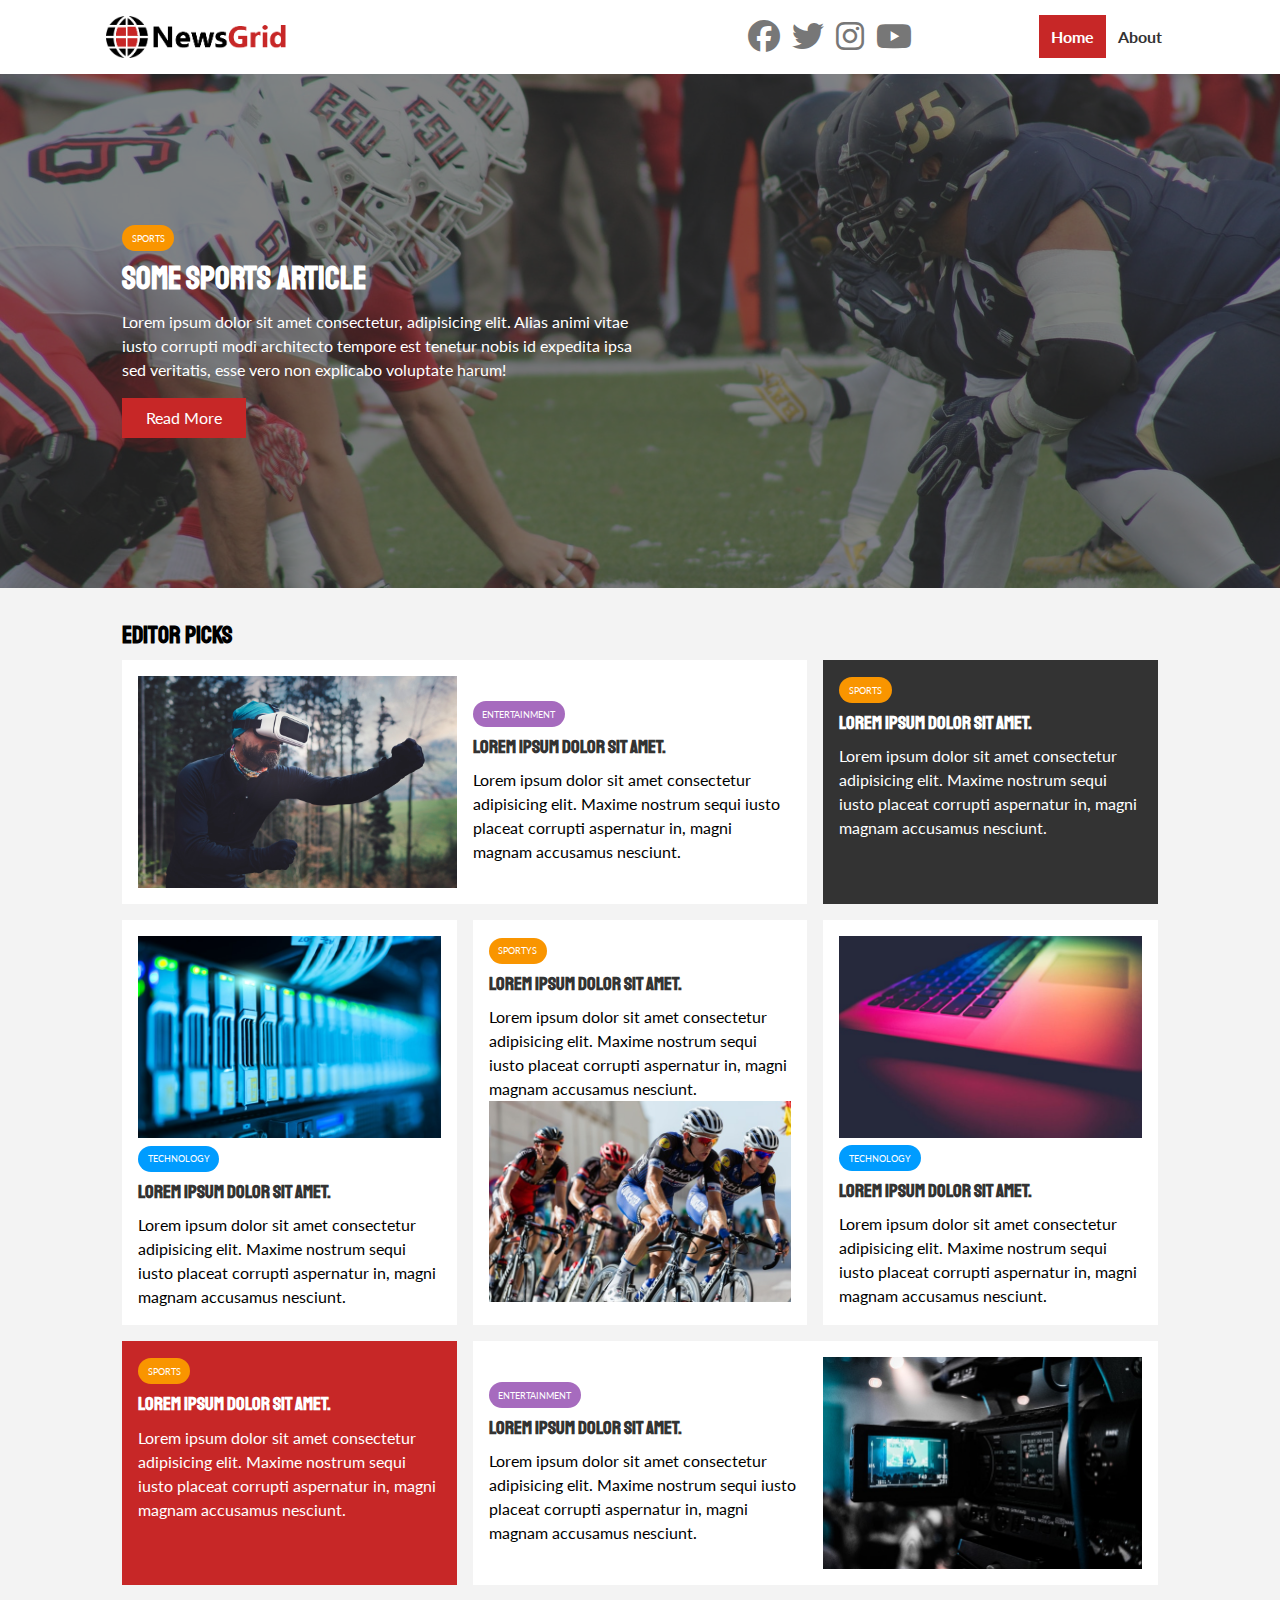
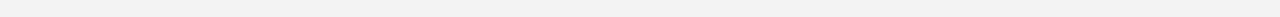
==== index.html @ 3a91f83c "initial commit" ====
<!DOCTYPE html>
<html lang="en">
<head>
    <meta charset="UTF-8">
    <meta name="viewport" content="width=device-width, initial-scale=1.0">
    <link rel="preconnect" href="https://fonts.googleapis.com">
    <link rel="preconnect" href="https://fonts.gstatic.com" crossorigin>
    <link href="https://fonts.googleapis.com/css2?family=Lato:wght@300&family=Staatliches&display=swap" rel="stylesheet">
    <link rel="stylesheet" 
    href="https://cdnjs.cloudflare.com/ajax/libs/font-awesome/6.5.1/css/all.min.css">
    <link rel="stylesheet" href="css/style.css">
    <link rel="stylesheet" media="screen and (max-width: 768px)" href="css/mobile.css">
    <link rel="shortcut icon" type="image/x-icon" href="favicon.ico">

    <title>Newsgrid | Latest News</title>
</head>
<body>
    <nav id="main-nav">
        <div class="container">
            <img src="img/logo.png" alt="Newsgrid" class="logo">
            <div class="social">
                <a href="http://facebook.com" target="_blank"><i class="fab fa-facebook fa-2x"></i></a>
                <a href="http://twitter.com" target="_blank"><i class="fab fa-twitter fa-2x"></i></a>
                <a href="http://instagram.com" target="_blank"><i class="fab fa-instagram fa-2x"></i></a>
                <a href="http://youtube.com" target="_blank"><i class="fab fa-youtube fa-2x"></i></a>
            </div>
            <ul>
                <li><a class="current" href="index.html">Home</a></li>
                <li><a href="about.html">About</a></li>
            </ul>

        </div>
    </nav>

    <!-- Showcase -->
    <header id="showcase">
        <div class="container">
            <div class="showcase-container">
                <div class="showcase-content">
                    <div class="category category-sports">
                    Sports</div>
                    <h1>Some Sports Article</h1>
                    <p>Lorem ipsum dolor sit amet consectetur, adipisicing elit. Alias animi vitae iusto corrupti modi architecto tempore est tenetur nobis id expedita ipsa sed veritatis, esse vero non explicabo voluptate harum!</p>
                    <a href="article.html" class="btn btn-primary">Read More</a>
                </div>
            </div>
        </div>
    </header>

    <!-- Home Articles -->
    <section id="home-articles" class="py-2">
      <div class="container">
            <h2>Editor Picks</h2>
            <div class="articles-container">
                <article class="card">
                    <img src="img/articles/ent1.jpg" alt="">
                    <div>
                        <div class="category category-ent">Entertainment</div>
                        <h3>
                            <a href="article.html">Lorem ipsum dolor sit amet.</a>
                        </h3>
                        <p>Lorem ipsum dolor sit amet consectetur adipisicing elit. Maxime nostrum sequi iusto placeat corrupti aspernatur in, magni magnam accusamus nesciunt.</p>
                    </div>
                </article>
                <article class="card bg-dark">
                    <div class="category category-sports">Sports</div>
                    <h3>
                        <a href="article.html">Lorem ipsum dolor sit amet.</a>
                    </h3>
                    <p>Lorem ipsum dolor sit amet consectetur adipisicing elit. Maxime nostrum sequi iusto placeat corrupti aspernatur in, magni magnam accusamus nesciunt.</p>
                </article>
                <article class="card">
                    <img src="img/articles/tech1.jpg" alt="">
                    <div class="category category-tech">Technology</div>
                    <h3>
                        <a href="article.html">Lorem ipsum dolor sit amet.</a>
                    </h3>
                    <p>Lorem ipsum dolor sit amet consectetur adipisicing elit. Maxime nostrum sequi iusto placeat corrupti aspernatur in, magni magnam accusamus nesciunt.</p>
                </article>
                <article class="card">
                    <div class="category category-sports">Sportys</div>
                    <h3>
                        <a href="article.html">Lorem ipsum dolor sit amet.</a>
                    </h3>
                    <p>Lorem ipsum dolor sit amet consectetur adipisicing elit. Maxime nostrum sequi iusto placeat corrupti aspernatur in, magni magnam accusamus nesciunt.</p>
                    <img src="img/articles/sports1.jpg" alt="">
                </article>
                <article class="card">
                    <img src="img/articles/tech2.jpg" alt="">
                    <div class="category category-tech">Technology</div>
                    <h3>
                        <a href="article.html">Lorem ipsum dolor sit amet.</a>
                    </h3>
                    <p>Lorem ipsum dolor sit amet consectetur adipisicing elit. Maxime nostrum sequi iusto placeat corrupti aspernatur in, magni magnam accusamus nesciunt.</p>
                </article>
                <article class="card bg-primary">
                    <div class="category category-sports">Sports</div>
                    <h3>
                        <a href="article.html">Lorem ipsum dolor sit amet.</a>
                    </h3>
                    <p>Lorem ipsum dolor sit amet consectetur adipisicing elit. Maxime nostrum sequi iusto placeat corrupti aspernatur in, magni magnam accusamus nesciunt.</p>
                </article>
                <article class="card">
                    <div>
                        <div class="category category-ent">Entertainment</div>
                        <h3>
                            <a href="article.html">Lorem ipsum dolor sit amet.</a>
                        </h3>
                        <p>Lorem ipsum dolor sit amet consectetur adipisicing elit. Maxime nostrum sequi iusto placeat corrupti aspernatur in, magni magnam accusamus nesciunt.</p>
                    </div>
                    <img src="img/articles/ent2.jpg" alt="">
                </article>
            </div>  
        </div>
    </section>
</body>
</html>
---- css/style.css ----
:root {
    --primary-color: #c72727;
    --secodary-color: #f99500;
    --light-color: #f3f3f3;
    --dark-color: #333;
    --max-width: 1100px;
}
.category {
    --sports-color: #f99500;
    --ent-color: #a66bbe;
    --tech-color: #009cff;
}

* {
    margin: 0;
    padding: 0;
    box-sizing: border-box;
}
body {
    font-family: 'Lato', sans-serif;
    line-height: 1.5;
    background: var(--light-color);
}
a {
    color:#333;
    text-decoration: none;
}

ul {
    list-style: none;
}

img {
    width: 100%;
}

h1, h2, h3, h4, h5, h6 {
    font-family: 'staatliches', cursive;
    margin-bottom: .55rem;
    line-height: 1.3;
}

/* utility */
.container {
    max-width: var(--max-width);
    margin: auto;
    padding: 0 2rem;
    overflow: hidden;
}

.category {
    display: inline-block;
    color: #fff;
    font-size: 0.55rem;
    text-transform: uppercase;
    padding: 0.4rem 0.6rem;
    border-radius: 15px;
    margin-bottom: 0.5rem;
}

.category-sports { background: var(--sports-color) }
.category-ent { background: var(--ent-color) }
.category-tech { background: var(--tech-color) }

.btn {
    display: inline-block;
    border: none;
    background: var(--dark-color);
    color: #fff;
    padding: 0.5rem 1.5rem;
}

.btn-light { background: var(--light-color) }
.btn-primary { background: var(--primary-color) }
.btn-secondary { background: var(--secodary-color) }

.btn-block {
    display: block;
    width: 100%;
    text-align: center;
}

.btn:hover {
    opacity: 0.8;
}

.card {
    background: #fff;
    padding: 1rem;
}

.bg-dark {
    background: var(--dark-color);
    color: #fff;
}
.bg-primary {
    background: var(--primary-color);
    color: #fff;
}
.bg-secondary {
    background: var(--secondary-color);
    color: #fff;
}

.bg-dark h1,
.bg-dark h2,
.bg-dark h3,
.bg-dark a,
.bg-primary h1,
.bg-primary h2,
.bg-primary h3,
.bg-primary a,
.bg-secondary h1,
.bg-secondary h2,
.bg-secondary h3,
.bg-secondary a {
    color: #fff;
}

.py-1 { padding: 1.5rem 0 }
.py-2 { padding: 2rem 0 }
.py-3 { padding: 3rem 0 }
.p-1 { padding: 1.5rem }
.p-2 { padding: 2rem }
.p-3 { padding: 3rem }

/* Navigation */
#main-nav {
    background: #fff;
    position: sticky;
    top: 0;
    z-index: 2;
}

#main-nav .container {
    display: grid;
    grid-template-columns: 6fr 3fr 2fr;
    padding: 1rem;
    align-items: center;
}

#main-nav .logo {
    width: 180px;
}

#main-nav ul {
    justify-self: end;
    display: flex;
}

#main-nav ul li a {
    padding: 0.75rem;
    font-weight: bold;
}

#main-nav ul li a.current {
    background: var(--primary-color);
    color: #fff;
}

#main-nav ul li a:hover {
    background: var(--light-color);
    color: var(--dark-color);
}

#main-nav .social {
    justify-self: center;
}

#main-nav .social i {
    color: #777;
    margin-right: .5rem;
}

/* Showcase */
#showcase {
    color: #fff;
    background: #333;
    padding: 2rem;
    position: relative;
}

#showcase:before {
    content: '';
    background: url('../img/featured.jpg') no-repeat center center/cover;
    position: absolute;
    top: 0;
    left: 0;
    width: 100%;
    height: 100%;
    opacity: 0.4;
}

#showcase .showcase-container {
    display: grid;
    grid-template-columns: repeat(2, 1fr);
    justify-content: center;
    align-items: center;
    height: 50vh;
}

#showcase .showcase-content {
    z-index: 1;
}
#showcase .showcase-content p {
    margin-bottom: 1rem;
}

/* Home Articles */
#home-articles .articles-container {
    display: grid;
    grid-template-columns: repeat(3, 1fr);
    grid-gap: 1rem;
}
   
#home-articles .articles-container > *:first-child, 
#home-articles .articles-container > *:last-child {
    display: grid;
    grid-template-columns: repeat(2, 1fr);
    grid-gap: 1rem;
    align-items: center;
    grid-column: 1 / span 2;
}

#home-articles .articles-container > *:last-child {
    grid-column: 2 / span 2;
}
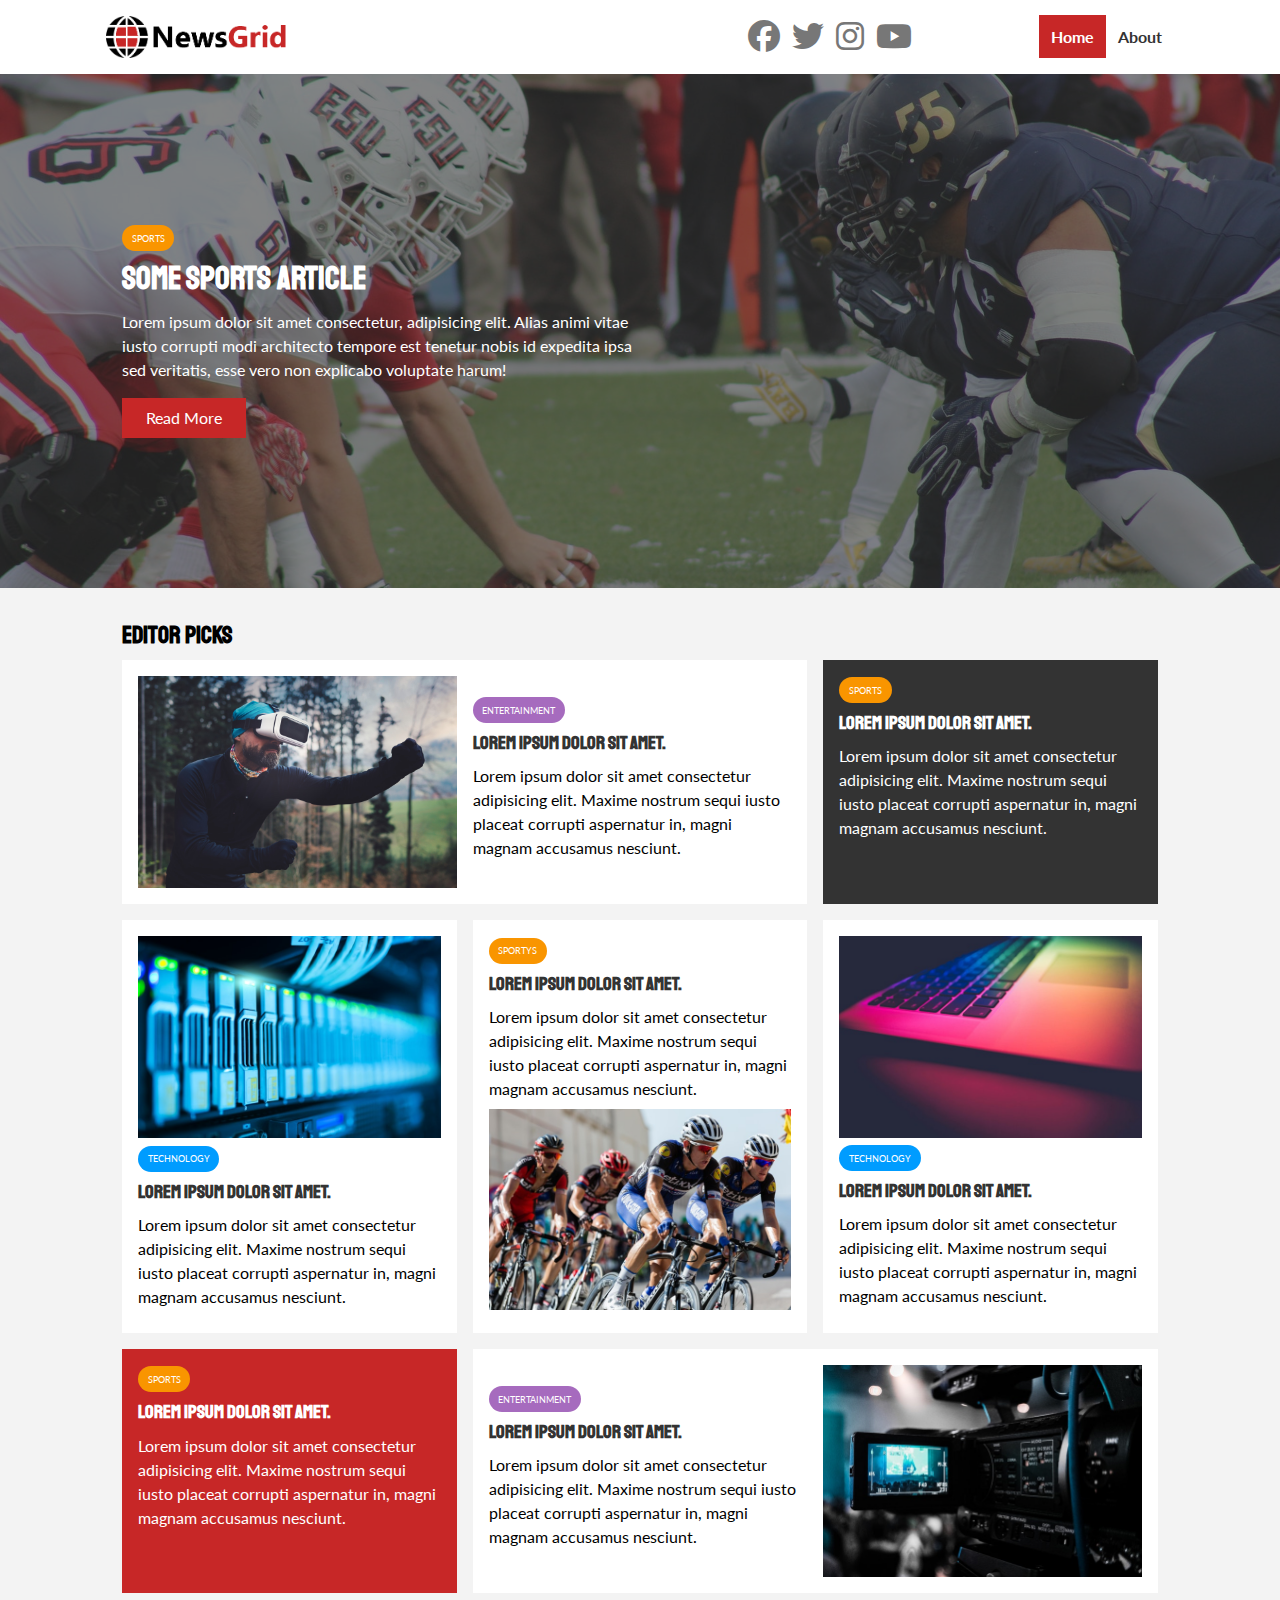
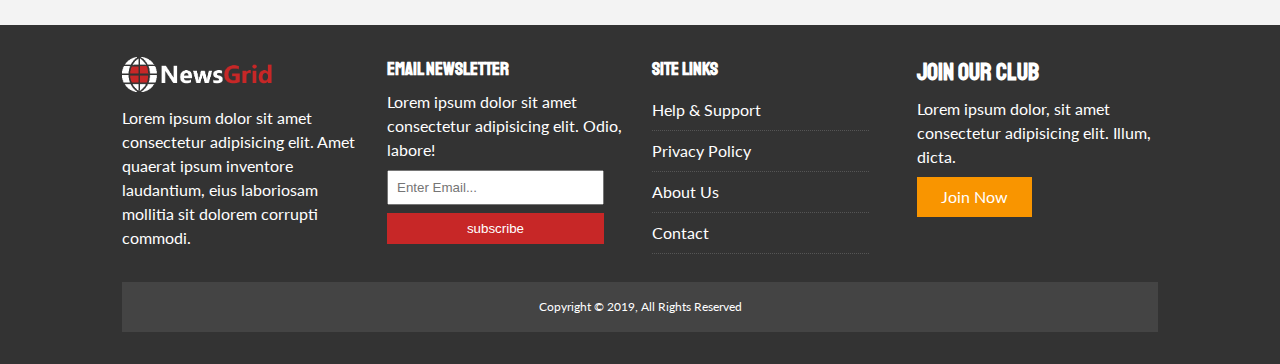
==== commit 31de605b: "Adding footer markup and styling" ====
--- a/index.html
+++ b/index.html
@@ -113,5 +113,44 @@
             </div>  
         </div>
     </section>
+
+    <!-- Footer -->
+    <footer id="main-footer" class="py-2">
+        <div class="container footer-container">
+            <div>
+                <img src="img/logo_light.png" alt="Newsgrid">
+                <p>Lorem ipsum dolor sit amet consectetur adipisicing elit. Amet quaerat ipsum inventore laudantium, eius laboriosam mollitia sit dolorem corrupti commodi.</p>
+            </div>
+            <div>
+                <h3>Email Newsletter</h3>
+                <p>Lorem ipsum dolor sit amet consectetur adipisicing elit. Odio, labore!</p>
+                <form action="#">
+                    <input type="email" placeholder="Enter Email...">
+                    <input type="submit" value="subscribe" class="btn btn-primary">
+                </form>
+            </div>
+            <div>
+                <h3>Site Links</h3>
+                <ul class="list">
+                    <li><a href="#">Help & Support</a></li>
+                    <li><a href="#">Privacy Policy</a></li>
+                    <li><a href="#">About Us</a></li>
+                    <li><a href="#">Contact</a></li>
+                </ul>
+            </div>
+            <div>
+                <h2>Join Our Club</h2>
+                <p>Lorem ipsum dolor, sit amet consectetur adipisicing elit. Illum, dicta.</p>
+                <a href="#" class="btn btn-secondary">Join Now</a>
+            </div>
+            <div>
+                <p>
+                    Copyright &copy; 2019, All Rights Reserved
+                </p>
+            </div>
+
+        </div>
+    </footer>
+
 </body>
 </html>--- a/css/style.css
+++ b/css/style.css
@@ -28,6 +28,10 @@
 
 ul {
     list-style: none;
+}
+
+p {
+    margin: .5rem 0;
 }
 
 img {
@@ -124,6 +128,16 @@
 .p-2 { padding: 2rem }
 .p-3 { padding: 3rem }
 
+.list li {
+    padding: .5rem 0;
+    border-bottom: #555 dotted 1px;
+    width: 90%;
+}
+
+.list li a:hover {
+    color: var(--primary-color) !important;
+}
+
 /* Navigation */
 #main-nav {
     background: #fff;
@@ -224,4 +238,44 @@
 
 #home-articles .articles-container > *:last-child {
     grid-column: 2 / span 2;
-}+}
+
+/* Footer */
+#main-footer {
+    background: var(--dark-color);
+    color: #fff;
+}
+
+#main-footer img {
+    width: 150px;
+}
+
+#main-footer a {
+    color: #fff;
+}
+
+#main-footer .footer-container {
+    display: grid;
+    grid-template-columns: repeat(4, 1fr);
+    grid-gap: 1.5rem;
+}
+
+#main-footer .footer-container > *:last-child {
+    background: #444;
+    grid-column: 1 / span 4;
+    padding: .5rem;
+    text-align: center;
+    font-size: 0.75rem;
+}
+
+#main-footer .footer-container input[type='email'] {
+    width: 90%;
+    padding: 0.5rem;
+    margin-bottom: 0.5rem;
+}
+
+#main-footer .footer-container input[type='submit'] {
+    width: 90%;
+}
+
+
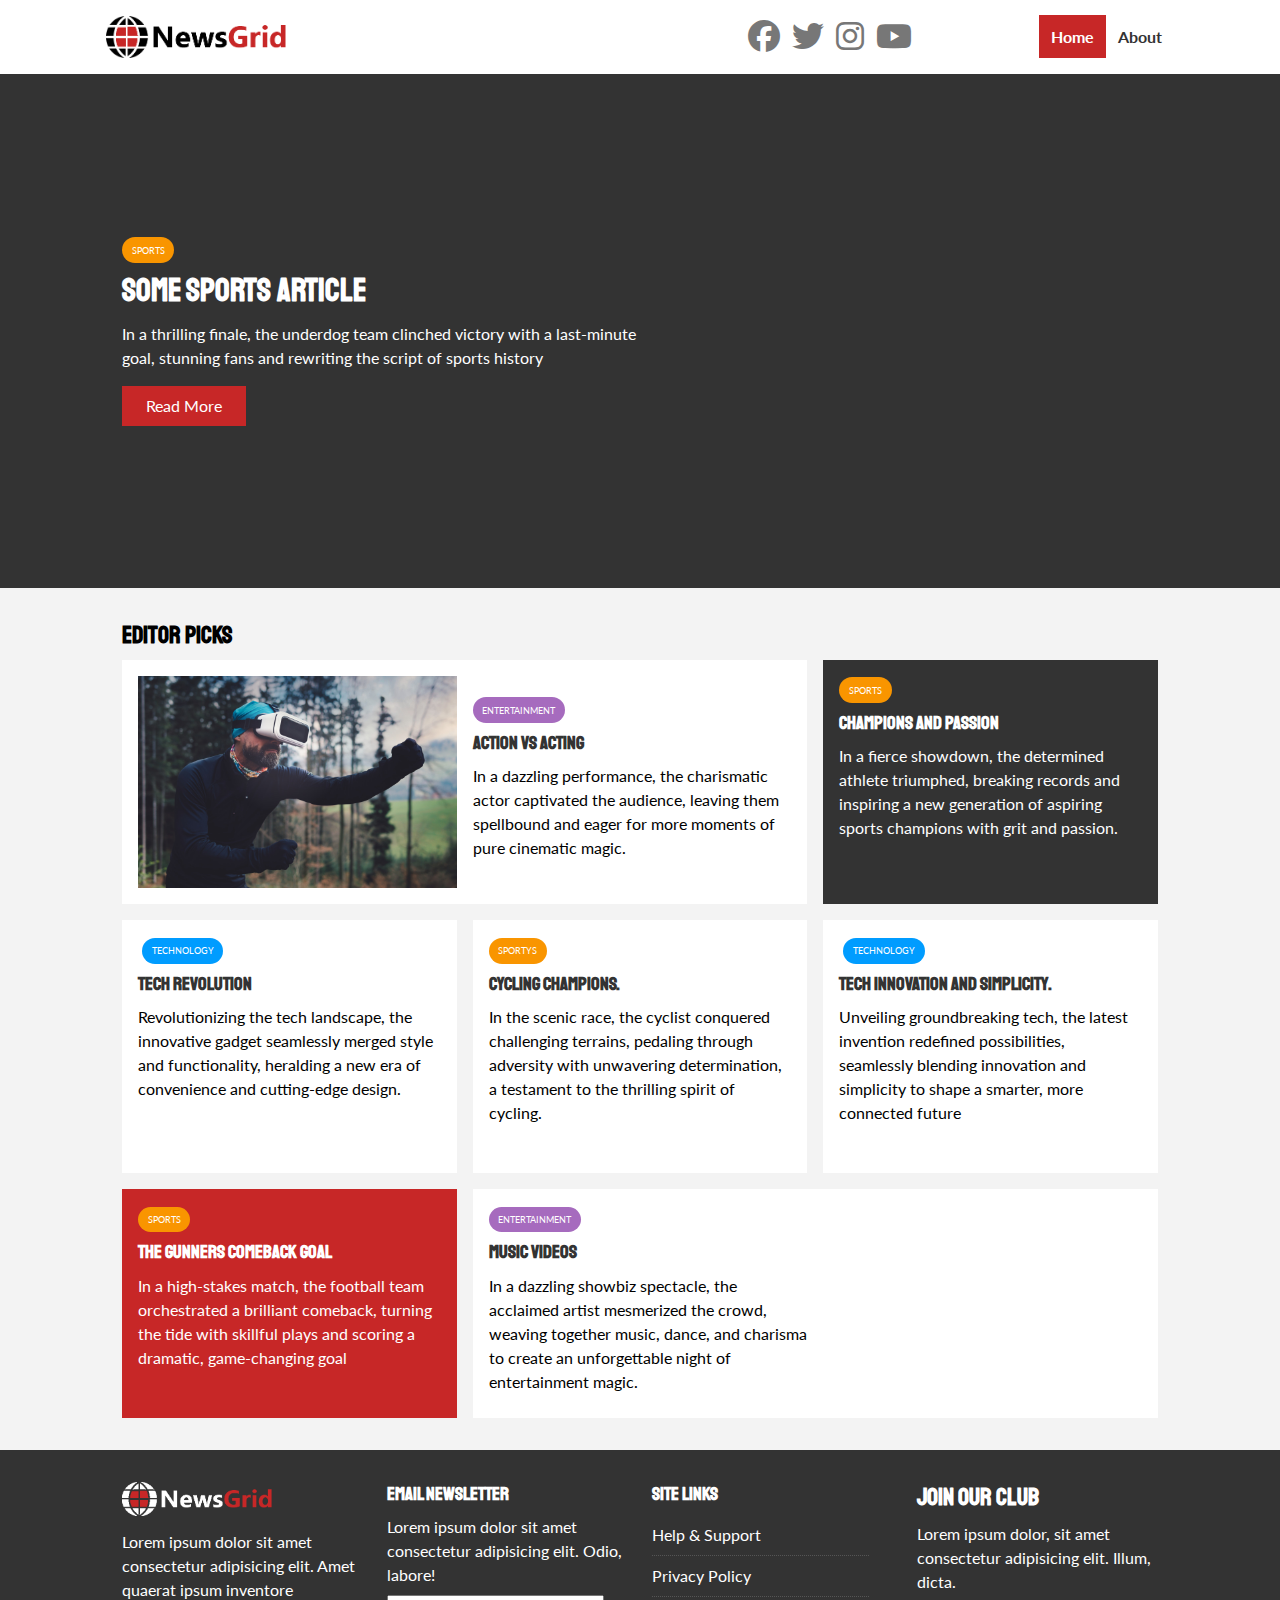
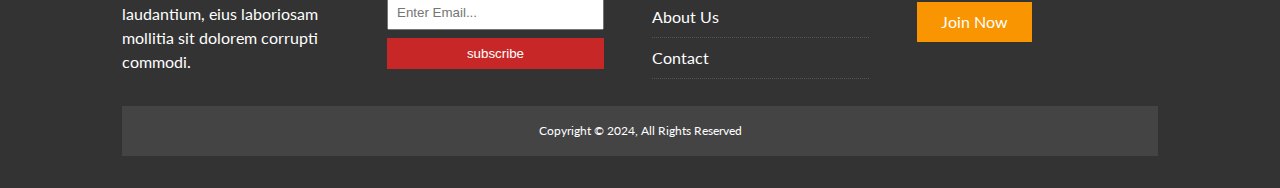
==== commit d4043716: "Adding about markup and styling" ====
--- a/index.html
+++ b/index.html
@@ -40,7 +40,7 @@
                     <div class="category category-sports">
                     Sports</div>
                     <h1>Some Sports Article</h1>
-                    <p>Lorem ipsum dolor sit amet consectetur, adipisicing elit. Alias animi vitae iusto corrupti modi architecto tempore est tenetur nobis id expedita ipsa sed veritatis, esse vero non explicabo voluptate harum!</p>
+                    <p>In a thrilling finale, the underdog team clinched victory with a last-minute goal, stunning fans and rewriting the script of sports history</p>
                     <a href="article.html" class="btn btn-primary">Read More</a>
                 </div>
             </div>
@@ -57,58 +57,58 @@
                     <div>
                         <div class="category category-ent">Entertainment</div>
                         <h3>
-                            <a href="article.html">Lorem ipsum dolor sit amet.</a>
+                            <a href="article.html">Action vs Acting</a>
                         </h3>
-                        <p>Lorem ipsum dolor sit amet consectetur adipisicing elit. Maxime nostrum sequi iusto placeat corrupti aspernatur in, magni magnam accusamus nesciunt.</p>
+                        <p>In a dazzling performance, the charismatic actor captivated the audience, leaving them spellbound and eager for more moments of pure cinematic magic.</p>
                     </div>
                 </article>
                 <article class="card bg-dark">
                     <div class="category category-sports">Sports</div>
                     <h3>
-                        <a href="article.html">Lorem ipsum dolor sit amet.</a>
+                        <a href="article.html">Champions and Passion</a>
                     </h3>
-                    <p>Lorem ipsum dolor sit amet consectetur adipisicing elit. Maxime nostrum sequi iusto placeat corrupti aspernatur in, magni magnam accusamus nesciunt.</p>
+                    <p>In a fierce showdown, the determined athlete triumphed, breaking records and inspiring a new generation of aspiring sports champions with grit and passion.</p>
                 </article>
                 <article class="card">
-                    <img src="img/articles/tech1.jpg" alt="">
+                    <img src="https://plus.unsplash.com/premium_photo-1661963212517-830bbb7d76fc?q=80&w=1986&auto=format&fit=crop&ixlib=rb-4.0.3&ixid=M3wxMjA3fDB8MHxwaG90by1wYWdlfHx8fGVufDB8fHx8fA%3D%3D" alt="">
                     <div class="category category-tech">Technology</div>
                     <h3>
-                        <a href="article.html">Lorem ipsum dolor sit amet.</a>
+                        <a href="article.html">Tech Revolution</a>
                     </h3>
-                    <p>Lorem ipsum dolor sit amet consectetur adipisicing elit. Maxime nostrum sequi iusto placeat corrupti aspernatur in, magni magnam accusamus nesciunt.</p>
+                    <p>Revolutionizing the tech landscape, the innovative gadget seamlessly merged style and functionality, heralding a new era of convenience and cutting-edge design.</p>
                 </article>
                 <article class="card">
                     <div class="category category-sports">Sportys</div>
                     <h3>
-                        <a href="article.html">Lorem ipsum dolor sit amet.</a>
+                        <a href="article.html">Cycling champions.</a>
                     </h3>
-                    <p>Lorem ipsum dolor sit amet consectetur adipisicing elit. Maxime nostrum sequi iusto placeat corrupti aspernatur in, magni magnam accusamus nesciunt.</p>
-                    <img src="img/articles/sports1.jpg" alt="">
+                    <p>In the scenic race, the cyclist conquered challenging terrains, pedaling through adversity with unwavering determination, a testament to the thrilling spirit of cycling.</p>
+                    <img src="https://images.unsplash.com/photo-1516725630185-19ae408fbc83?q=80&w=2071&auto=format&fit=crop&ixlib=rb-4.0.3&ixid=M3wxMjA3fDB8MHxwaG90by1wYWdlfHx8fGVufDB8fHx8fA%3D%3D" alt="">
                 </article>
                 <article class="card">
-                    <img src="img/articles/tech2.jpg" alt="">
+                    <img src="https://images.unsplash.com/photo-1488590528505-98d2b5aba04b?q=80&w=2070&auto=format&fit=crop&ixlib=rb-4.0.3&ixid=M3wxMjA3fDB8MHxwaG90by1wYWdlfHx8fGVufDB8fHx8fA%3D%3D" alt="">
                     <div class="category category-tech">Technology</div>
                     <h3>
-                        <a href="article.html">Lorem ipsum dolor sit amet.</a>
+                        <a href="article.html">Tech Innovation and Simplicity.</a>
                     </h3>
-                    <p>Lorem ipsum dolor sit amet consectetur adipisicing elit. Maxime nostrum sequi iusto placeat corrupti aspernatur in, magni magnam accusamus nesciunt.</p>
+                    <p>Unveiling groundbreaking tech, the latest invention redefined possibilities, seamlessly blending innovation and simplicity to shape a smarter, more connected future</p>
                 </article>
                 <article class="card bg-primary">
                     <div class="category category-sports">Sports</div>
                     <h3>
-                        <a href="article.html">Lorem ipsum dolor sit amet.</a>
+                        <a href="article.html">The Gunners Comeback goal</a>
                     </h3>
-                    <p>Lorem ipsum dolor sit amet consectetur adipisicing elit. Maxime nostrum sequi iusto placeat corrupti aspernatur in, magni magnam accusamus nesciunt.</p>
+                    <p>In a high-stakes match, the football team orchestrated a brilliant comeback, turning the tide with skillful plays and scoring a dramatic, game-changing goal</p>
                 </article>
                 <article class="card">
                     <div>
                         <div class="category category-ent">Entertainment</div>
                         <h3>
-                            <a href="article.html">Lorem ipsum dolor sit amet.</a>
+                            <a href="article.html">Music Videos</a>
                         </h3>
-                        <p>Lorem ipsum dolor sit amet consectetur adipisicing elit. Maxime nostrum sequi iusto placeat corrupti aspernatur in, magni magnam accusamus nesciunt.</p>
+                        <p>In a dazzling showbiz spectacle, the acclaimed artist mesmerized the crowd, weaving together music, dance, and charisma to create an unforgettable night of entertainment magic.</p>
                     </div>
-                    <img src="img/articles/ent2.jpg" alt="">
+                    <img src="https://images.unsplash.com/photo-1648205213494-b8352cb3db1c?q=80&w=2070&auto=format&fit=crop&ixlib=rb-4.0.3&ixid=M3wxMjA3fDB8MHxwaG90by1wYWdlfHx8fGVufDB8fHx8fA%3D%3D" alt="">
                 </article>
             </div>  
         </div>
@@ -145,7 +145,7 @@
             </div>
             <div>
                 <p>
-                    Copyright &copy; 2019, All Rights Reserved
+                    Copyright &copy; 2024, All Rights Reserved
                 </p>
             </div>
 
--- a/css/style.css
+++ b/css/style.css
@@ -138,6 +138,19 @@
     color: var(--primary-color) !important;
 }
 
+/* inner page grid container */
+.page-container {
+    display: grid;
+    grid-template-columns: 5fr 2fr;
+    margin: 2rem 0;
+    grid-gap: 1.5rem
+}
+
+.page-container > *:first-child {
+  grid-row: 1 / span 3;  
+}
+
+
 /* Navigation */
 #main-nav {
     background: #fff;
@@ -196,7 +209,7 @@
 
 #showcase:before {
     content: '';
-    background: url('../img/featured.jpg') no-repeat center center/cover;
+    background: url('https://images.unsplash.com/photo-1687176013639-eff51be5cb88?q=80&w=2070&auto=format&fit=crop&ixlib=rb-4.0.3&ixid=M3wxMjA3fDB8MHxwaG90by1wYWdlfHx8fGVufDB8fHx8fA%3D%3D') no-repeat center center/cover;
     position: absolute;
     top: 0;
     left: 0;
